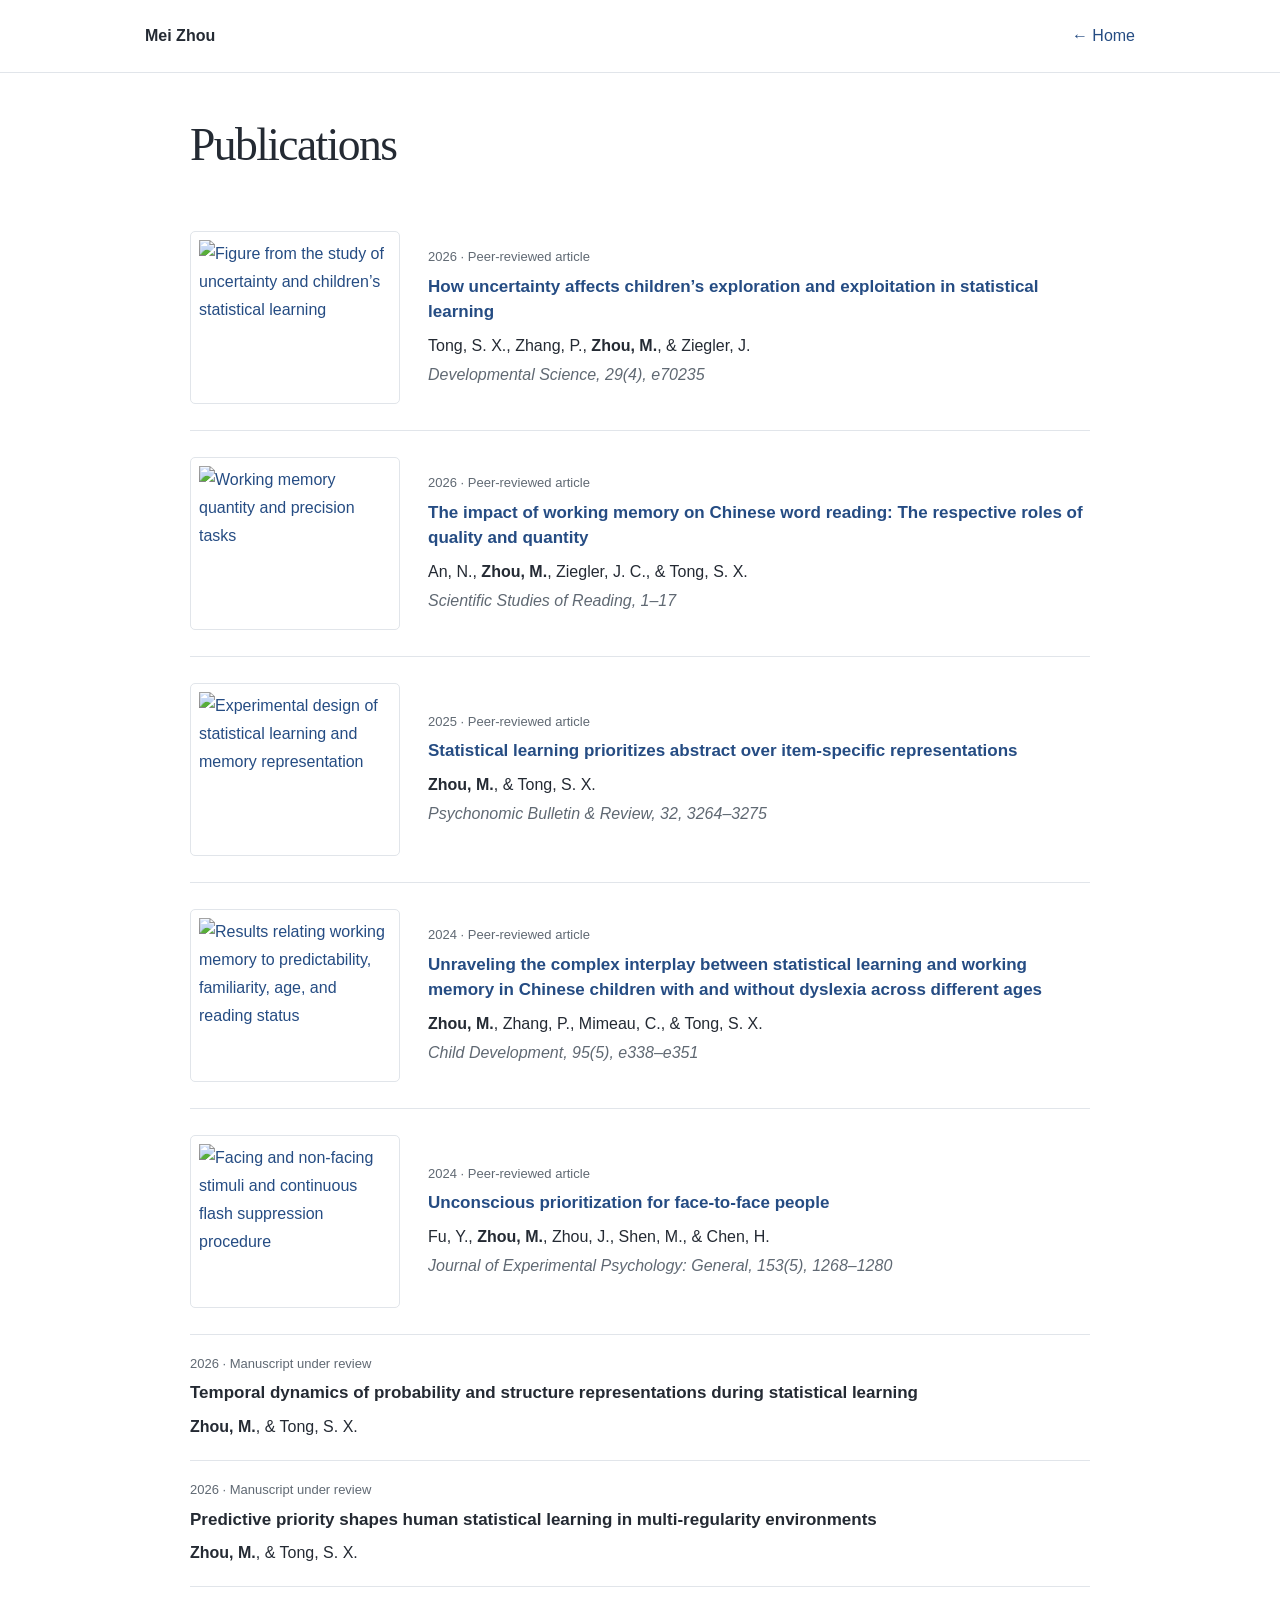
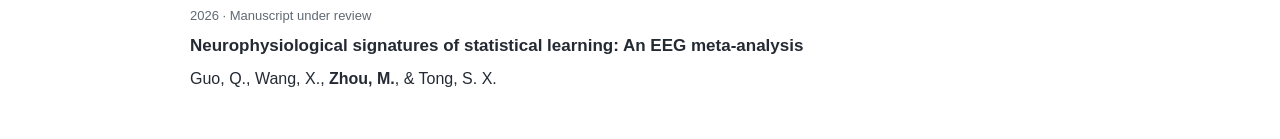
==== publications.html @ bace70be "Add files via upload" ====
<!doctype html><html lang="en"><head><meta charset="utf-8"><meta name="viewport" content="width=device-width,initial-scale=1"><title>Publications — Mei Zhou</title><meta name="description" content="Publications and manuscripts by Mei Zhou."><link rel="stylesheet" href="styles.css"></head><body><header class="site-header"><div class="header-inner container"><a class="brand" href="index.html">Mei Zhou</a><nav aria-label="Main navigation"><a href="index.html">← Home</a></nav></div></header><main class="container publications-page"><h1>Publications</h1><article class="record-item publication has-figure"><a class="publication-figure" href="assets/publication-devsci-2026.svg" target="_blank" rel="noopener" aria-label="View full figure: Figure from the study of uncertainty and children’s statistical learning"><img src="assets/publication-devsci-2026.svg" alt="Figure from the study of uncertainty and children’s statistical learning" loading="lazy"></a><div class="publication-copy"><p class="record-meta">2026 · Peer-reviewed article</p><h2 class="publication-heading"><a href="https://doi.org/10.1111/desc.70235" target="_blank" rel="noopener noreferrer">How uncertainty affects children’s exploration and exploitation in statistical learning</a></h2><p class="record-authors">Tong, S. X., Zhang, P., <strong>Zhou, M.</strong>, &amp; Ziegler, J.</p><p class="record-venue">Developmental Science, 29(4), e70235</p></div></article><article class="record-item publication has-figure"><a class="publication-figure" href="assets/publication-reading-2026.jpg" target="_blank" rel="noopener" aria-label="View full figure: Working memory quantity and precision tasks"><img src="assets/publication-reading-2026.jpg" alt="Working memory quantity and precision tasks" loading="lazy"></a><div class="publication-copy"><p class="record-meta">2026 · Peer-reviewed article</p><h2 class="publication-heading"><a href="https://doi.org/10.1080/10888438.2026.2659583" target="_blank" rel="noopener noreferrer">The impact of working memory on Chinese word reading: The respective roles of quality and quantity</a></h2><p class="record-authors">An, N., <strong>Zhou, M.</strong>, Ziegler, J. C., &amp; Tong, S. X.</p><p class="record-venue">Scientific Studies of Reading, 1–17</p></div></article><article class="record-item publication has-figure"><a class="publication-figure" href="assets/first-author-2025.svg" target="_blank" rel="noopener" aria-label="View full figure: Experimental design of statistical learning and memory representation"><img src="assets/first-author-2025.svg" alt="Experimental design of statistical learning and memory representation" loading="lazy"></a><div class="publication-copy"><p class="record-meta">2025 · Peer-reviewed article</p><h2 class="publication-heading"><a href="https://doi.org/10.3758/s13423-025-02757-8" target="_blank" rel="noopener noreferrer">Statistical learning prioritizes abstract over item-specific representations</a></h2><p class="record-authors"><strong>Zhou, M.</strong>, &amp; Tong, S. X.</p><p class="record-venue">Psychonomic Bulletin &amp; Review, 32, 3264–3275</p></div></article><article class="record-item publication has-figure"><a class="publication-figure" href="assets/first-author-2024.png" target="_blank" rel="noopener" aria-label="View full figure: Results relating working memory to predictability, familiarity, age, and reading status"><img src="assets/first-author-2024.png" alt="Results relating working memory to predictability, familiarity, age, and reading status" loading="lazy"></a><div class="publication-copy"><p class="record-meta">2024 · Peer-reviewed article</p><h2 class="publication-heading"><a href="https://doi.org/10.1111/cdev.14121" target="_blank" rel="noopener noreferrer">Unraveling the complex interplay between statistical learning and working memory in Chinese children with and without dyslexia across different ages</a></h2><p class="record-authors"><strong>Zhou, M.</strong>, Zhang, P., Mimeau, C., &amp; Tong, S. X.</p><p class="record-venue">Child Development, 95(5), e338–e351</p></div></article><article class="record-item publication has-figure"><a class="publication-figure" href="assets/publication-facing-2024.png" target="_blank" rel="noopener" aria-label="View full figure: Facing and non-facing stimuli and continuous flash suppression procedure"><img src="assets/publication-facing-2024.png" alt="Facing and non-facing stimuli and continuous flash suppression procedure" loading="lazy"></a><div class="publication-copy"><p class="record-meta">2024 · Peer-reviewed article</p><h2 class="publication-heading"><a href="https://doi.org/10.1037/xge0001556" target="_blank" rel="noopener noreferrer">Unconscious prioritization for face-to-face people</a></h2><p class="record-authors">Fu, Y., <strong>Zhou, M.</strong>, Zhou, J., Shen, M., &amp; Chen, H.</p><p class="record-venue">Journal of Experimental Psychology: General, 153(5), 1268–1280</p></div></article><article class="record-item publication"><p class="record-meta">2026 · Manuscript under review</p><h2 class="publication-heading">Temporal dynamics of probability and structure representations during statistical learning</h2><p class="record-authors"><strong>Zhou, M.</strong>, &amp; Tong, S. X.</p><p class="record-venue"></p></article><article class="record-item publication"><p class="record-meta">2026 · Manuscript under review</p><h2 class="publication-heading">Predictive priority shapes human statistical learning in multi-regularity environments</h2><p class="record-authors"><strong>Zhou, M.</strong>, &amp; Tong, S. X.</p><p class="record-venue"></p></article><article class="record-item publication"><p class="record-meta">2026 · Manuscript under review</p><h2 class="publication-heading">Neurophysiological signatures of statistical learning: An EEG meta-analysis</h2><p class="record-authors">Guo, Q., Wang, X., <strong>Zhou, M.</strong>, &amp; Tong, S. X.</p><p class="record-venue"></p></article></main></body></html>
---- styles.css ----
:root {
  --paper: #fff; --ink: #242a33; --muted: #606973; --blue: #254c83;
  --blue-hover: #163762; --line: #e1e5ea; --soft: #f5f7fa;
  --serif: Georgia, 'Times New Roman', serif;
  --sans: -apple-system, BlinkMacSystemFont, 'Segoe UI', Arial, sans-serif;
}
* { box-sizing: border-box; }
html { scroll-padding-top: 92px; }
body { margin: 0; background: var(--paper); color: var(--ink); font: 1rem/1.75 var(--sans); -webkit-font-smoothing: antialiased; }
a { color: var(--blue); text-decoration: none; }
a:hover { color: var(--blue-hover); }
button { font: inherit; }
a, button { touch-action: manipulation; -webkit-tap-highlight-color: transparent; }
:focus-visible { outline: 2px solid var(--blue); outline-offset: 5px; }
::selection { background: #dce8fb; }
[hidden] { display: none !important; }
.container { width: min(990px, calc(100% - 64px)); margin-inline: auto; }
.site-header { position: sticky; top: 0; z-index: 10; background: rgba(255,255,255,.98); border-bottom: 1px solid var(--line); }
.header-inner { min-height: 72px; display: flex; align-items: center; justify-content: space-between; gap: 24px; }
.brand { color: var(--ink); font-size: 1rem; font-weight: 600; white-space: nowrap; }
#site-nav { display: flex; align-items: center; gap: 22px; }
.nav-link { color: var(--muted); font-size: .875rem; padding-block: 12px; position: relative; }
.nav-link:hover, .nav-link[aria-current] { color: var(--blue); }
.nav-link[aria-current]::after { content: ''; position: absolute; bottom: 6px; left: 0; right: 0; height: 1px; background: var(--blue); }
.menu-toggle { display: none; }
.skip-link { position: fixed; top: -100px; left: 20px; padding: 10px 16px; background: var(--blue); color: white; z-index: 30; }
.skip-link:focus { top: 12px; }
.hero { display: grid; grid-template-columns: minmax(0, 1.28fr) minmax(0, 1fr); column-gap: 34px; align-items: center; padding: 57px 0 30px; }
h1 { font: 500 2.85rem/1.2 var(--serif); letter-spacing: -.035em; margin: 0 0 12px; }
.affiliation { font-size: .9375rem; color: var(--muted); margin: 0 0 22px; }
.bio p { margin: 0 0 16px; }
.bio p:last-child { margin-bottom: 0; }
.hero-actions { display: flex; flex-wrap: wrap; gap: 24px; margin-top: 18px; }
.text-link { font-size: .875rem; padding: 5px 0; border-bottom: 1px solid #c1cddd; }
.text-link:hover { border-color: var(--blue); }
.draft-note { grid-column: 1 / -1; margin: 23px 0 0; color: var(--muted); font-size: .75rem; }
.draft-note:empty { display: none; }
.research-network { width: 100%; margin: 0; }
.research-network svg { display: block; width: 100%; height: auto; overflow: visible; }
#network-edges line { stroke: #c9d3e2; stroke-width: 1.2; }
.network-node text { font-family: var(--sans); font-weight: 450; fill: #526078; stroke: white; stroke-width: 9px; stroke-linejoin: round; paint-order: stroke fill; }
.network-node.is-emphasized text { fill: var(--blue); font-weight: 600; }
.section { padding: 28px 0 32px; }
.section-heading { display: flex; align-items: center; gap: 22px; margin-bottom: 19px; }
.section-heading::after { content: ''; flex: 1; height: 1px; background: var(--line); }
h2 { margin: 0; font: 600 1.45rem/1.4 var(--sans); letter-spacing: -.025em; }
.section-intro { margin: 7px 0 0; color: var(--muted); }
.research-grid { display: grid; gap: 16px; }
.research-card { display: grid; grid-template-columns: 215px minmax(0, 1fr); gap: 22px; }
h3 { font: 600 1rem/1.65 var(--sans); margin: 0; }
.card-description { margin: 0; color: var(--muted); }
.empty-state p { margin: 0; color: var(--muted); font-size: .875rem; }
.record-item { padding: 18px 0; border-bottom: 1px solid var(--line); }
.record-item:first-child { padding-top: 0; }
.record-item:last-child { border-bottom: 0; padding-bottom: 0; }
.publication h3 { font-size: 1.0625rem; line-height: 1.5; }
.record-meta { font-size: .8125rem; color: var(--muted); margin: 0 0 5px; }
.record-authors { margin: 7px 0 1px; }
.record-venue { color: var(--muted); margin: 0; font-style: italic; }
.record-description { margin: 4px 0 0; color: var(--muted); }
.resource-links { display: flex; flex-wrap: wrap; gap: 20px; margin-top: 8px; }
.resource-links:empty { display: none; }
.resource-link { font-size: .875rem; padding: 4px 0; border-bottom: 1px solid #c1cddd; }
.cv-panel { display: grid; grid-template-columns: minmax(0, 1fr) minmax(0, 1fr); gap: 42px; }
.institution { margin: 3px 0 0; }
.education .record-description { font-size: .875rem; }
.cv-action .record-description { margin-top: 0; font-size: .875rem; }
.button { display: inline-flex; align-items: center; justify-content: center; min-height: 44px; padding: 5px 0; border-bottom: 1px solid #c1cddd; font-size: .875rem; }
.file-caption { color: var(--muted); font-size: .75rem; margin: 5px 0 0; }
.contact-placeholder { color: var(--muted); margin: 0; font-size: .875rem; }
.contact-links { display: flex; flex-wrap: wrap; align-items: baseline; gap: 15px 25px; }
.contact-email { overflow-wrap: anywhere; }
#contact { padding-bottom: 50px; }
.site-footer { border-top: 1px solid var(--line); }
.footer-inner { display: flex; justify-content: space-between; gap: 20px; padding-block: 22px; color: var(--muted); font-size: .75rem; }
.footer-inner p { margin: 0; }
.noscript-note { padding: 20px; background: var(--soft); }
@media (max-width: 860px) {
  #site-nav { gap: 15px; }
  .hero { column-gap: 20px; }
  .research-card { grid-template-columns: 185px minmax(0, 1fr); gap: 18px; }
}
@media (max-width: 780px) {
  html { scroll-padding-top: 86px; }
  .container { width: calc(100% - 40px); }
  .header-inner { min-height: 64px; }
  .menu-toggle { display: inline-flex; align-items: center; gap: 12px; padding: 8px 0 8px 12px; min-height: 44px; border: 0; background: transparent; color: var(--ink); cursor: pointer; font-size: .875rem; }
  .menu-toggle span { font-size: 1.3rem; }
  #site-nav { display: none; position: absolute; top: 100%; left: 0; right: 0; padding: 10px 20px 18px; background: white; border-bottom: 1px solid var(--line); }
  #site-nav.is-open { display: grid; grid-template-columns: 1fr 1fr; gap: 0 20px; }
  .nav-link { font-size: 1rem; padding: 11px 0; }
  .hero { grid-template-columns: 1fr; padding-top: 36px; }
  h1 { font-size: 2.45rem; }
  .affiliation { margin-bottom: 18px; }
  .research-network { max-width: 440px; margin: 28px auto 0; }
  .draft-note { margin-top: 10px; }
  .section { padding: 24px 0; }
  .research-card { grid-template-columns: 1fr; gap: 2px; }
  .research-grid { gap: 20px; }
  .cv-panel { grid-template-columns: 1fr; gap: 23px; }
  .section-heading { gap: 16px; }
  #contact { padding-bottom: 34px; }
}
@media (prefers-reduced-motion: reduce) {
  *, *::before, *::after { scroll-behavior: auto !important; animation: none !important; transition: none !important; }
}
@media print {
  .site-header, .hero-actions, .draft-note, .site-footer, .cv-action .button, .file-caption { display: none; }
  .container { width: 100%; }
  .hero { padding-top: 0; }
  .section { padding: 18px 0; }
  .research-card, .record-item { break-inside: avoid; }
}

.paper-story { max-width: 860px; padding-top: 48px; padding-bottom: 50px; }
.paper-story h1 { font-size: clamp(2.1rem, 5vw, 3.3rem); max-width: 760px; }
.story-lead { font-size: 1.2rem; color: var(--muted); margin: 22px 0 36px; }
.story-copy { max-width: 700px; }
.story-copy section { margin: 26px 0; }
.story-copy h2, .paper-reference h2 { font-size: 1.2rem; }
.story-copy p { margin-top: 8px; }
.paper-figure { margin: 36px 0; }
.paper-figure img { display: block; width: 100%; height: auto; border: 1px solid var(--line); }
.paper-figure figcaption { font-size: .8rem; color: var(--muted); line-height: 1.6; margin-top: 12px; }
.paper-reference { border-top: 1px solid var(--line); margin-top: 36px; padding: 25px 0; }
@media(max-width: 780px) { .paper-story { padding-top: 28px; } }

/* Research map and academic timeline */
.hero { grid-template-columns: minmax(0,1.15fr) minmax(0,1fr); gap: 40px; }
.research-network { background: radial-gradient(ellipse at center, #f0f5fb 0%, #fff 70%); }
#network-edges line { stroke: #bacce0; stroke-width: 1; stroke-dasharray: 3 5; opacity: .65; }
.network-node text { stroke-width: 7px; fill: #70829a; }
.network-node.is-emphasized text { fill: #254c83; font-weight: 600; }
.publication-title:hover { text-decoration: underline; text-underline-offset: 4px; }
.timeline-list { list-style: none; margin: 4px 0 0 8px; padding: 0 0 0 27px; border-left: 1px solid #cad6e5; }
.timeline-entry { position: relative; padding: 0 0 28px; }
.timeline-entry:last-child { padding-bottom: 0; }
.timeline-entry::before { content: ''; position: absolute; left: -32px; top: 9px; width: 9px; height: 9px; border-radius: 50%; background: #254c83; box-shadow: 0 0 0 5px white; }
.timeline-date { color: #70829a; font-size: .85rem; margin: 0 0 3px; font-variant-numeric: tabular-nums; }
@media(max-width:780px) { .hero { grid-template-columns: 1fr; gap: 0; } .research-network { max-width: 400px; } }

.publications-page { padding-block: 45px; max-width: 900px; }
.publications-page h1 { margin-bottom: 32px; }
.publication-heading { font-size: 1.0625rem; line-height: 1.5; letter-spacing: normal; }

.publication.has-figure { display: grid; grid-template-columns: 210px minmax(0, 1fr); gap: 28px; align-items: center; padding-block: 26px; }
.publication-figure { display: block; background: white; border: 1px solid var(--line); border-radius: 5px; padding: 8px; }
.publication-figure img { display: block; width: 100%; height: 155px; object-fit: contain; }
.publication-figure:hover { border-color: #8aa3c5; }
@media(max-width:600px) { .publication.has-figure { grid-template-columns: 1fr; gap: 16px; } .publication-figure { max-width: 280px; } .publication-figure img { height: 180px; } }

.profile-portrait { display: block; width: 156px; height: 156px; object-fit: cover; border-radius: 12px; margin: 0 0 24px; }
@media(max-width:780px) { .profile-portrait { width: 132px; height: 132px; margin-bottom: 20px; } }
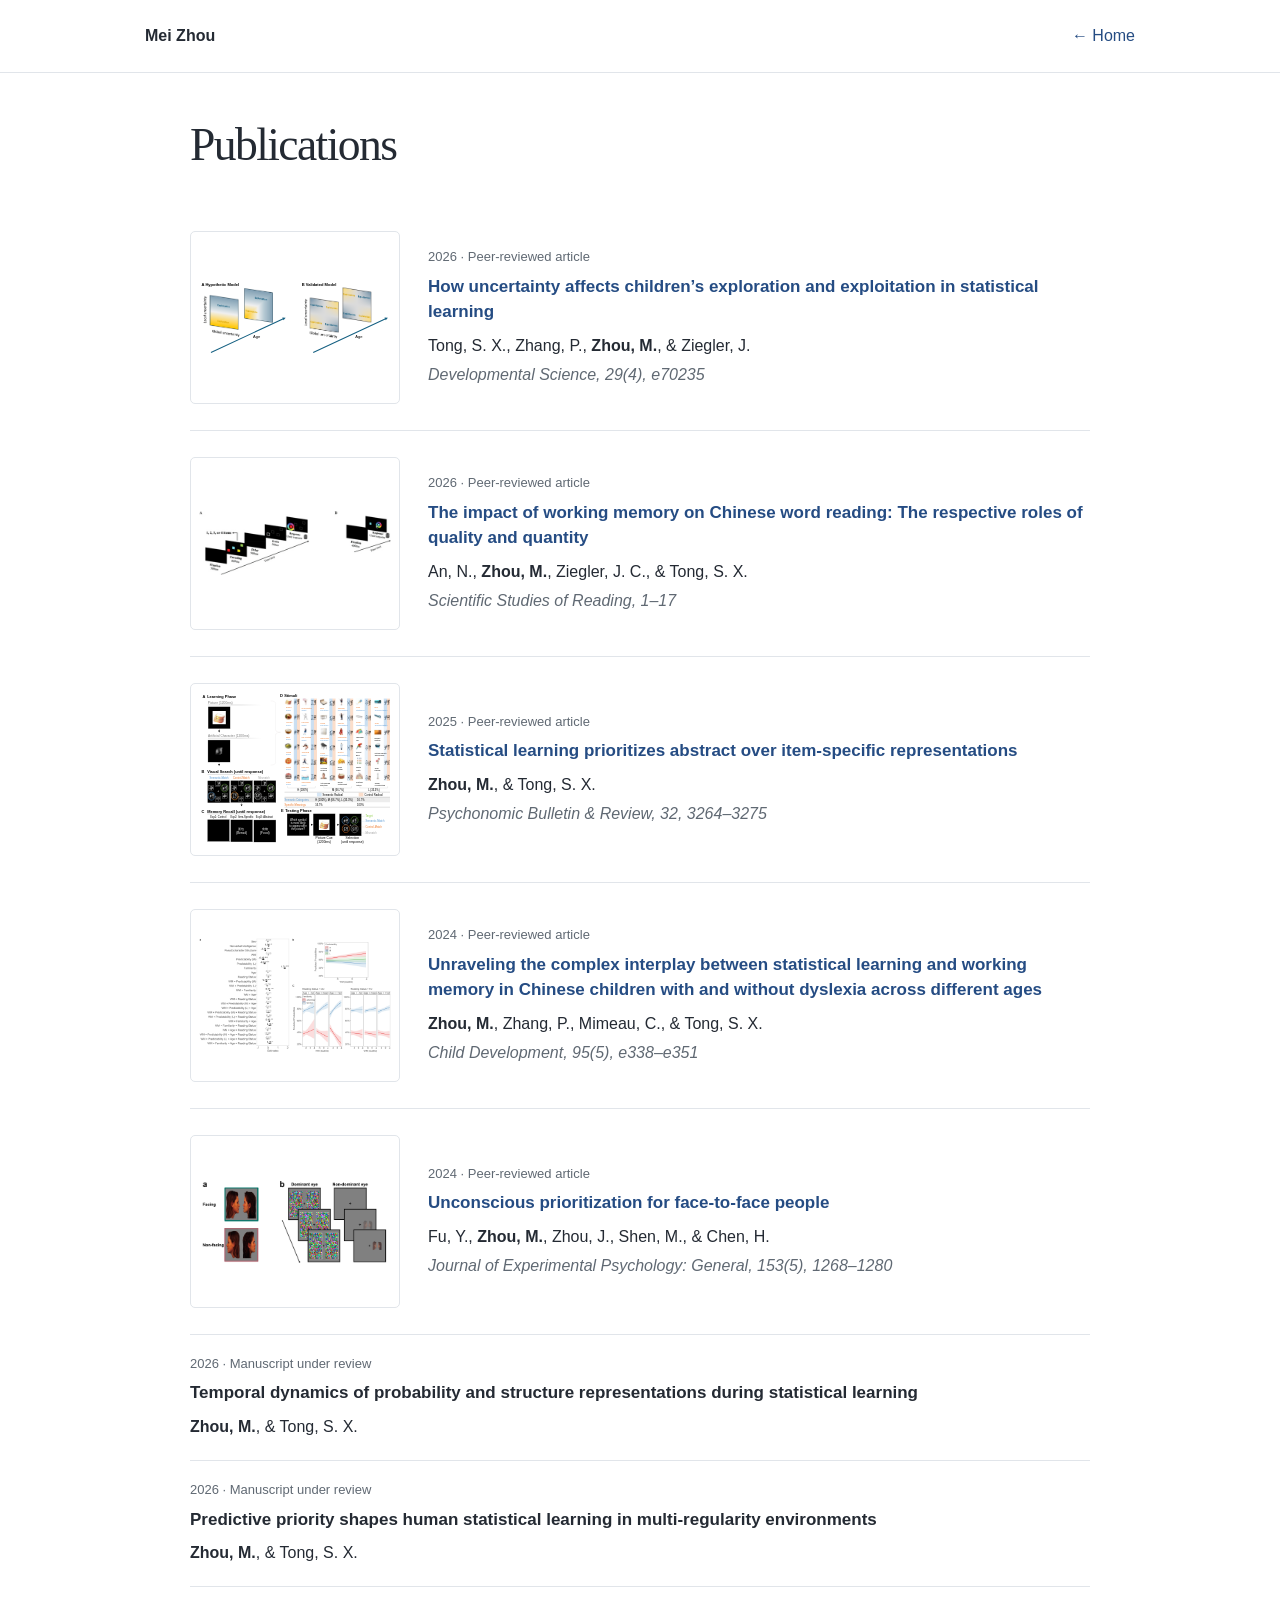
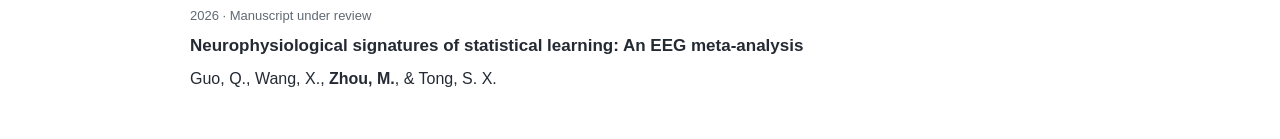
==== commit 6919884f: "Update publications.html" ====
--- a/publications.html
+++ b/publications.html
@@ -1 +1 @@
-<!doctype html><html lang="en"><head><meta charset="utf-8"><meta name="viewport" content="width=device-width,initial-scale=1"><title>Publications — Mei Zhou</title><meta name="description" content="Publications and manuscripts by Mei Zhou."><link rel="stylesheet" href="styles.css"></head><body><header class="site-header"><div class="header-inner container"><a class="brand" href="index.html">Mei Zhou</a><nav aria-label="Main navigation"><a href="index.html">← Home</a></nav></div></header><main class="container publications-page"><h1>Publications</h1><article class="record-item publication has-figure"><a class="publication-figure" href="assets/publication-devsci-2026.svg" target="_blank" rel="noopener" aria-label="View full figure: Figure from the study of uncertainty and children’s statistical learning"><img src="assets/publication-devsci-2026.svg" alt="Figure from the study of uncertainty and children’s statistical learning" loading="lazy"></a><div class="publication-copy"><p class="record-meta">2026 · Peer-reviewed article</p><h2 class="publication-heading"><a href="https://doi.org/10.1111/desc.70235" target="_blank" rel="noopener noreferrer">How uncertainty affects children’s exploration and exploitation in statistical learning</a></h2><p class="record-authors">Tong, S. X., Zhang, P., <strong>Zhou, M.</strong>, &amp; Ziegler, J.</p><p class="record-venue">Developmental Science, 29(4), e70235</p></div></article><article class="record-item publication has-figure"><a class="publication-figure" href="assets/publication-reading-2026.jpg" target="_blank" rel="noopener" aria-label="View full figure: Working memory quantity and precision tasks"><img src="assets/publication-reading-2026.jpg" alt="Working memory quantity and precision tasks" loading="lazy"></a><div class="publication-copy"><p class="record-meta">2026 · Peer-reviewed article</p><h2 class="publication-heading"><a href="https://doi.org/10.1080/10888438.2026.2659583" target="_blank" rel="noopener noreferrer">The impact of working memory on Chinese word reading: The respective roles of quality and quantity</a></h2><p class="record-authors">An, N., <strong>Zhou, M.</strong>, Ziegler, J. C., &amp; Tong, S. X.</p><p class="record-venue">Scientific Studies of Reading, 1–17</p></div></article><article class="record-item publication has-figure"><a class="publication-figure" href="assets/first-author-2025.svg" target="_blank" rel="noopener" aria-label="View full figure: Experimental design of statistical learning and memory representation"><img src="assets/first-author-2025.svg" alt="Experimental design of statistical learning and memory representation" loading="lazy"></a><div class="publication-copy"><p class="record-meta">2025 · Peer-reviewed article</p><h2 class="publication-heading"><a href="https://doi.org/10.3758/s13423-025-02757-8" target="_blank" rel="noopener noreferrer">Statistical learning prioritizes abstract over item-specific representations</a></h2><p class="record-authors"><strong>Zhou, M.</strong>, &amp; Tong, S. X.</p><p class="record-venue">Psychonomic Bulletin &amp; Review, 32, 3264–3275</p></div></article><article class="record-item publication has-figure"><a class="publication-figure" href="assets/first-author-2024.png" target="_blank" rel="noopener" aria-label="View full figure: Results relating working memory to predictability, familiarity, age, and reading status"><img src="assets/first-author-2024.png" alt="Results relating working memory to predictability, familiarity, age, and reading status" loading="lazy"></a><div class="publication-copy"><p class="record-meta">2024 · Peer-reviewed article</p><h2 class="publication-heading"><a href="https://doi.org/10.1111/cdev.14121" target="_blank" rel="noopener noreferrer">Unraveling the complex interplay between statistical learning and working memory in Chinese children with and without dyslexia across different ages</a></h2><p class="record-authors"><strong>Zhou, M.</strong>, Zhang, P., Mimeau, C., &amp; Tong, S. X.</p><p class="record-venue">Child Development, 95(5), e338–e351</p></div></article><article class="record-item publication has-figure"><a class="publication-figure" href="assets/publication-facing-2024.png" target="_blank" rel="noopener" aria-label="View full figure: Facing and non-facing stimuli and continuous flash suppression procedure"><img src="assets/publication-facing-2024.png" alt="Facing and non-facing stimuli and continuous flash suppression procedure" loading="lazy"></a><div class="publication-copy"><p class="record-meta">2024 · Peer-reviewed article</p><h2 class="publication-heading"><a href="https://doi.org/10.1037/xge0001556" target="_blank" rel="noopener noreferrer">Unconscious prioritization for face-to-face people</a></h2><p class="record-authors">Fu, Y., <strong>Zhou, M.</strong>, Zhou, J., Shen, M., &amp; Chen, H.</p><p class="record-venue">Journal of Experimental Psychology: General, 153(5), 1268–1280</p></div></article><article class="record-item publication"><p class="record-meta">2026 · Manuscript under review</p><h2 class="publication-heading">Temporal dynamics of probability and structure representations during statistical learning</h2><p class="record-authors"><strong>Zhou, M.</strong>, &amp; Tong, S. X.</p><p class="record-venue"></p></article><article class="record-item publication"><p class="record-meta">2026 · Manuscript under review</p><h2 class="publication-heading">Predictive priority shapes human statistical learning in multi-regularity environments</h2><p class="record-authors"><strong>Zhou, M.</strong>, &amp; Tong, S. X.</p><p class="record-venue"></p></article><article class="record-item publication"><p class="record-meta">2026 · Manuscript under review</p><h2 class="publication-heading">Neurophysiological signatures of statistical learning: An EEG meta-analysis</h2><p class="record-authors">Guo, Q., Wang, X., <strong>Zhou, M.</strong>, &amp; Tong, S. X.</p><p class="record-venue"></p></article></main></body></html>+<!doctype html><html lang="en"><head><meta charset="utf-8"><meta name="viewport" content="width=device-width,initial-scale=1"><title>Publications — Mei Zhou</title><meta name="description" content="Publications and manuscripts by Mei Zhou."><link rel="stylesheet" href="styles.css"><link rel="icon" type="image/svg+xml" href="data:image/svg+xml,%3Csvg xmlns='http://www.w3.org/2000/svg' viewBox='0 0 40 40'%3E%3Crect width='40' height='40' rx='8' fill='%23ffffff'/%3E%3Ctext x='20' y='28' text-anchor='middle' font-family='Arial,Helvetica,sans-serif' font-size='24' font-weight='700' letter-spacing='-1' fill='%23182334'%3EMZ%3C/text%3E%3C/svg%3E"></head><body><header class="site-header"><div class="header-inner container"><a class="brand" href="index.html">Mei Zhou</a><nav aria-label="Main navigation"><a href="index.html">← Home</a></nav></div></header><main class="container publications-page"><h1>Publications</h1><article class="record-item publication has-figure"><a class="publication-figure" href="assets/publication-devsci-2026.svg" target="_blank" rel="noopener" aria-label="View full figure: Figure from the study of uncertainty and children’s statistical learning"><img src="assets/publication-devsci-2026.svg" alt="Figure from the study of uncertainty and children’s statistical learning" loading="lazy"></a><div class="publication-copy"><p class="record-meta">2026 · Peer-reviewed article</p><h2 class="publication-heading"><a href="https://doi.org/10.1111/desc.70235" target="_blank" rel="noopener noreferrer">How uncertainty affects children’s exploration and exploitation in statistical learning</a></h2><p class="record-authors">Tong, S. X., Zhang, P., <strong>Zhou, M.</strong>, &amp; Ziegler, J.</p><p class="record-venue">Developmental Science, 29(4), e70235</p></div></article><article class="record-item publication has-figure"><a class="publication-figure" href="assets/publication-reading-2026.jpg" target="_blank" rel="noopener" aria-label="View full figure: Working memory quantity and precision tasks"><img src="assets/publication-reading-2026.jpg" alt="Working memory quantity and precision tasks" loading="lazy"></a><div class="publication-copy"><p class="record-meta">2026 · Peer-reviewed article</p><h2 class="publication-heading"><a href="https://doi.org/10.1080/10888438.2026.2659583" target="_blank" rel="noopener noreferrer">The impact of working memory on Chinese word reading: The respective roles of quality and quantity</a></h2><p class="record-authors">An, N., <strong>Zhou, M.</strong>, Ziegler, J. C., &amp; Tong, S. X.</p><p class="record-venue">Scientific Studies of Reading, 1–17</p></div></article><article class="record-item publication has-figure"><a class="publication-figure" href="assets/first-author-2025.svg" target="_blank" rel="noopener" aria-label="View full figure: Experimental design of statistical learning and memory representation"><img src="assets/first-author-2025.svg" alt="Experimental design of statistical learning and memory representation" loading="lazy"></a><div class="publication-copy"><p class="record-meta">2025 · Peer-reviewed article</p><h2 class="publication-heading"><a href="https://doi.org/10.3758/s13423-025-02757-8" target="_blank" rel="noopener noreferrer">Statistical learning prioritizes abstract over item-specific representations</a></h2><p class="record-authors"><strong>Zhou, M.</strong>, &amp; Tong, S. X.</p><p class="record-venue">Psychonomic Bulletin &amp; Review, 32, 3264–3275</p></div></article><article class="record-item publication has-figure"><a class="publication-figure" href="assets/first-author-2024.png" target="_blank" rel="noopener" aria-label="View full figure: Results relating working memory to predictability, familiarity, age, and reading status"><img src="assets/first-author-2024.png" alt="Results relating working memory to predictability, familiarity, age, and reading status" loading="lazy"></a><div class="publication-copy"><p class="record-meta">2024 · Peer-reviewed article</p><h2 class="publication-heading"><a href="https://doi.org/10.1111/cdev.14121" target="_blank" rel="noopener noreferrer">Unraveling the complex interplay between statistical learning and working memory in Chinese children with and without dyslexia across different ages</a></h2><p class="record-authors"><strong>Zhou, M.</strong>, Zhang, P., Mimeau, C., &amp; Tong, S. X.</p><p class="record-venue">Child Development, 95(5), e338–e351</p></div></article><article class="record-item publication has-figure"><a class="publication-figure" href="assets/publication-facing-2024.png" target="_blank" rel="noopener" aria-label="View full figure: Facing and non-facing stimuli and continuous flash suppression procedure"><img src="assets/publication-facing-2024.png" alt="Facing and non-facing stimuli and continuous flash suppression procedure" loading="lazy"></a><div class="publication-copy"><p class="record-meta">2024 · Peer-reviewed article</p><h2 class="publication-heading"><a href="https://doi.org/10.1037/xge0001556" target="_blank" rel="noopener noreferrer">Unconscious prioritization for face-to-face people</a></h2><p class="record-authors">Fu, Y., <strong>Zhou, M.</strong>, Zhou, J., Shen, M., &amp; Chen, H.</p><p class="record-venue">Journal of Experimental Psychology: General, 153(5), 1268–1280</p></div></article><article class="record-item publication"><p class="record-meta">2026 · Manuscript under review</p><h2 class="publication-heading">Temporal dynamics of probability and structure representations during statistical learning</h2><p class="record-authors"><strong>Zhou, M.</strong>, &amp; Tong, S. X.</p><p class="record-venue"></p></article><article class="record-item publication"><p class="record-meta">2026 · Manuscript under review</p><h2 class="publication-heading">Predictive priority shapes human statistical learning in multi-regularity environments</h2><p class="record-authors"><strong>Zhou, M.</strong>, &amp; Tong, S. X.</p><p class="record-venue"></p></article><article class="record-item publication"><p class="record-meta">2026 · Manuscript under review</p><h2 class="publication-heading">Neurophysiological signatures of statistical learning: An EEG meta-analysis</h2><p class="record-authors">Guo, Q., Wang, X., <strong>Zhou, M.</strong>, &amp; Tong, S. X.</p><p class="record-venue"></p></article></main></body></html>
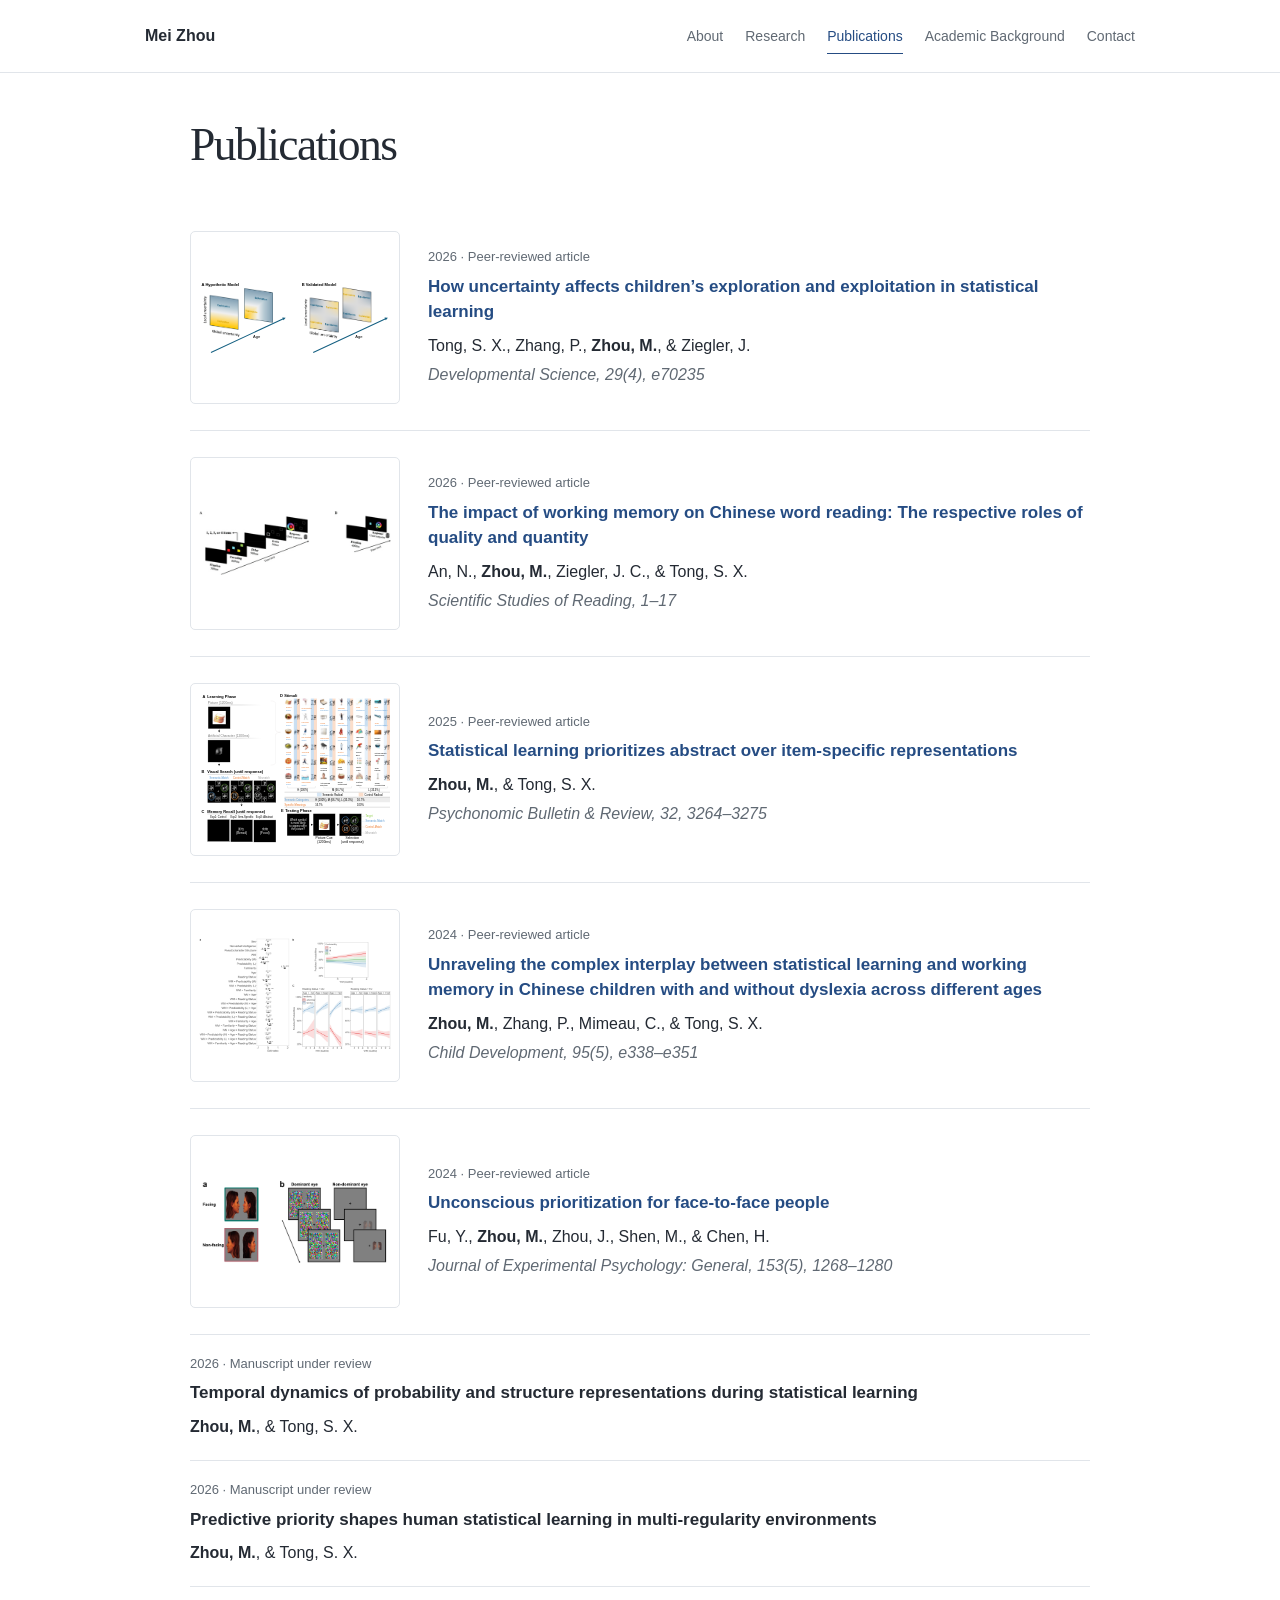
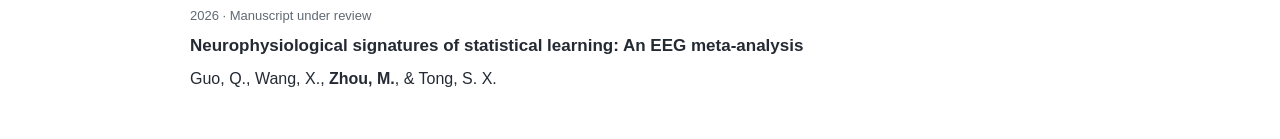
==== commit 44f38bbd: "Update publications.html with new content" ====
--- a/publications.html
+++ b/publications.html
@@ -1 +1 @@
-<!doctype html><html lang="en"><head><meta charset="utf-8"><meta name="viewport" content="width=device-width,initial-scale=1"><title>Publications — Mei Zhou</title><meta name="description" content="Publications and manuscripts by Mei Zhou."><link rel="stylesheet" href="styles.css"><link rel="icon" type="image/svg+xml" href="data:image/svg+xml,%3Csvg xmlns='http://www.w3.org/2000/svg' viewBox='0 0 40 40'%3E%3Crect width='40' height='40' rx='8' fill='%23ffffff'/%3E%3Ctext x='20' y='28' text-anchor='middle' font-family='Arial,Helvetica,sans-serif' font-size='24' font-weight='700' letter-spacing='-1' fill='%23182334'%3EMZ%3C/text%3E%3C/svg%3E"></head><body><header class="site-header"><div class="header-inner container"><a class="brand" href="index.html">Mei Zhou</a><nav aria-label="Main navigation"><a href="index.html">← Home</a></nav></div></header><main class="container publications-page"><h1>Publications</h1><article class="record-item publication has-figure"><a class="publication-figure" href="assets/publication-devsci-2026.svg" target="_blank" rel="noopener" aria-label="View full figure: Figure from the study of uncertainty and children’s statistical learning"><img src="assets/publication-devsci-2026.svg" alt="Figure from the study of uncertainty and children’s statistical learning" loading="lazy"></a><div class="publication-copy"><p class="record-meta">2026 · Peer-reviewed article</p><h2 class="publication-heading"><a href="https://doi.org/10.1111/desc.70235" target="_blank" rel="noopener noreferrer">How uncertainty affects children’s exploration and exploitation in statistical learning</a></h2><p class="record-authors">Tong, S. X., Zhang, P., <strong>Zhou, M.</strong>, &amp; Ziegler, J.</p><p class="record-venue">Developmental Science, 29(4), e70235</p></div></article><article class="record-item publication has-figure"><a class="publication-figure" href="assets/publication-reading-2026.jpg" target="_blank" rel="noopener" aria-label="View full figure: Working memory quantity and precision tasks"><img src="assets/publication-reading-2026.jpg" alt="Working memory quantity and precision tasks" loading="lazy"></a><div class="publication-copy"><p class="record-meta">2026 · Peer-reviewed article</p><h2 class="publication-heading"><a href="https://doi.org/10.1080/10888438.2026.2659583" target="_blank" rel="noopener noreferrer">The impact of working memory on Chinese word reading: The respective roles of quality and quantity</a></h2><p class="record-authors">An, N., <strong>Zhou, M.</strong>, Ziegler, J. C., &amp; Tong, S. X.</p><p class="record-venue">Scientific Studies of Reading, 1–17</p></div></article><article class="record-item publication has-figure"><a class="publication-figure" href="assets/first-author-2025.svg" target="_blank" rel="noopener" aria-label="View full figure: Experimental design of statistical learning and memory representation"><img src="assets/first-author-2025.svg" alt="Experimental design of statistical learning and memory representation" loading="lazy"></a><div class="publication-copy"><p class="record-meta">2025 · Peer-reviewed article</p><h2 class="publication-heading"><a href="https://doi.org/10.3758/s13423-025-02757-8" target="_blank" rel="noopener noreferrer">Statistical learning prioritizes abstract over item-specific representations</a></h2><p class="record-authors"><strong>Zhou, M.</strong>, &amp; Tong, S. X.</p><p class="record-venue">Psychonomic Bulletin &amp; Review, 32, 3264–3275</p></div></article><article class="record-item publication has-figure"><a class="publication-figure" href="assets/first-author-2024.png" target="_blank" rel="noopener" aria-label="View full figure: Results relating working memory to predictability, familiarity, age, and reading status"><img src="assets/first-author-2024.png" alt="Results relating working memory to predictability, familiarity, age, and reading status" loading="lazy"></a><div class="publication-copy"><p class="record-meta">2024 · Peer-reviewed article</p><h2 class="publication-heading"><a href="https://doi.org/10.1111/cdev.14121" target="_blank" rel="noopener noreferrer">Unraveling the complex interplay between statistical learning and working memory in Chinese children with and without dyslexia across different ages</a></h2><p class="record-authors"><strong>Zhou, M.</strong>, Zhang, P., Mimeau, C., &amp; Tong, S. X.</p><p class="record-venue">Child Development, 95(5), e338–e351</p></div></article><article class="record-item publication has-figure"><a class="publication-figure" href="assets/publication-facing-2024.png" target="_blank" rel="noopener" aria-label="View full figure: Facing and non-facing stimuli and continuous flash suppression procedure"><img src="assets/publication-facing-2024.png" alt="Facing and non-facing stimuli and continuous flash suppression procedure" loading="lazy"></a><div class="publication-copy"><p class="record-meta">2024 · Peer-reviewed article</p><h2 class="publication-heading"><a href="https://doi.org/10.1037/xge0001556" target="_blank" rel="noopener noreferrer">Unconscious prioritization for face-to-face people</a></h2><p class="record-authors">Fu, Y., <strong>Zhou, M.</strong>, Zhou, J., Shen, M., &amp; Chen, H.</p><p class="record-venue">Journal of Experimental Psychology: General, 153(5), 1268–1280</p></div></article><article class="record-item publication"><p class="record-meta">2026 · Manuscript under review</p><h2 class="publication-heading">Temporal dynamics of probability and structure representations during statistical learning</h2><p class="record-authors"><strong>Zhou, M.</strong>, &amp; Tong, S. X.</p><p class="record-venue"></p></article><article class="record-item publication"><p class="record-meta">2026 · Manuscript under review</p><h2 class="publication-heading">Predictive priority shapes human statistical learning in multi-regularity environments</h2><p class="record-authors"><strong>Zhou, M.</strong>, &amp; Tong, S. X.</p><p class="record-venue"></p></article><article class="record-item publication"><p class="record-meta">2026 · Manuscript under review</p><h2 class="publication-heading">Neurophysiological signatures of statistical learning: An EEG meta-analysis</h2><p class="record-authors">Guo, Q., Wang, X., <strong>Zhou, M.</strong>, &amp; Tong, S. X.</p><p class="record-venue"></p></article></main></body></html>
+<!doctype html><html lang="en"><head><meta charset="utf-8"><meta name="viewport" content="width=device-width,initial-scale=1"><title>Publications — Mei Zhou</title><meta name="description" content="Publications and manuscripts by Mei Zhou."><link rel="stylesheet" href="styles.css"><link rel="icon" type="image/svg+xml" href="data:image/svg+xml,%3Csvg xmlns='http://www.w3.org/2000/svg' viewBox='0 0 40 40'%3E%3Crect width='40' height='40' rx='8' fill='%23ffffff'/%3E%3Ctext x='20' y='28' text-anchor='middle' font-family='Arial,Helvetica,sans-serif' font-size='24' font-weight='700' letter-spacing='-1' fill='%23182334'%3EMZ%3C/text%3E%3C/svg%3E"></head><body><header class="site-header"><div class="header-inner container"><a class="brand" href="index.html">Mei Zhou</a><button class="menu-toggle" type="button" aria-expanded="false" aria-controls="site-nav">Menu<span aria-hidden="true">+</span></button><nav id="site-nav" aria-label="Main navigation"><a class="nav-link" href="index.html#home">About</a><a class="nav-link" href="index.html#research">Research</a><a class="nav-link" href="publications.html" aria-current="page">Publications</a><a class="nav-link" href="index.html#timeline">Academic Background</a><a class="nav-link" href="index.html#contact">Contact</a></nav></div></header><main class="container publications-page"><h1>Publications</h1><article class="record-item publication has-figure"><a class="publication-figure" href="assets/publication-devsci-2026.svg" target="_blank" rel="noopener" aria-label="View full figure: Figure from the study of uncertainty and children’s statistical learning"><img src="assets/publication-devsci-2026.svg" alt="Figure from the study of uncertainty and children’s statistical learning" loading="lazy"></a><div class="publication-copy"><p class="record-meta">2026 · Peer-reviewed article</p><h2 class="publication-heading"><a href="https://doi.org/10.1111/desc.70235" target="_blank" rel="noopener noreferrer">How uncertainty affects children’s exploration and exploitation in statistical learning</a></h2><p class="record-authors">Tong, S. X., Zhang, P., <strong>Zhou, M.</strong>, &amp; Ziegler, J.</p><p class="record-venue">Developmental Science, 29(4), e70235</p></div></article><article class="record-item publication has-figure"><a class="publication-figure" href="assets/publication-reading-2026.jpg" target="_blank" rel="noopener" aria-label="View full figure: Working memory quantity and precision tasks"><img src="assets/publication-reading-2026.jpg" alt="Working memory quantity and precision tasks" loading="lazy"></a><div class="publication-copy"><p class="record-meta">2026 · Peer-reviewed article</p><h2 class="publication-heading"><a href="https://doi.org/10.1080/10888438.2026.2659583" target="_blank" rel="noopener noreferrer">The impact of working memory on Chinese word reading: The respective roles of quality and quantity</a></h2><p class="record-authors">An, N., <strong>Zhou, M.</strong>, Ziegler, J. C., &amp; Tong, S. X.</p><p class="record-venue">Scientific Studies of Reading, 1–17</p></div></article><article class="record-item publication has-figure"><a class="publication-figure" href="assets/first-author-2025.svg" target="_blank" rel="noopener" aria-label="View full figure: Experimental design of statistical learning and memory representation"><img src="assets/first-author-2025.svg" alt="Experimental design of statistical learning and memory representation" loading="lazy"></a><div class="publication-copy"><p class="record-meta">2025 · Peer-reviewed article</p><h2 class="publication-heading"><a href="https://doi.org/10.3758/s13423-025-02757-8" target="_blank" rel="noopener noreferrer">Statistical learning prioritizes abstract over item-specific representations</a></h2><p class="record-authors"><strong>Zhou, M.</strong>, &amp; Tong, S. X.</p><p class="record-venue">Psychonomic Bulletin &amp; Review, 32, 3264–3275</p></div></article><article class="record-item publication has-figure"><a class="publication-figure" href="assets/first-author-2024.png" target="_blank" rel="noopener" aria-label="View full figure: Results relating working memory to predictability, familiarity, age, and reading status"><img src="assets/first-author-2024.png" alt="Results relating working memory to predictability, familiarity, age, and reading status" loading="lazy"></a><div class="publication-copy"><p class="record-meta">2024 · Peer-reviewed article</p><h2 class="publication-heading"><a href="https://doi.org/10.1111/cdev.14121" target="_blank" rel="noopener noreferrer">Unraveling the complex interplay between statistical learning and working memory in Chinese children with and without dyslexia across different ages</a></h2><p class="record-authors"><strong>Zhou, M.</strong>, Zhang, P., Mimeau, C., &amp; Tong, S. X.</p><p class="record-venue">Child Development, 95(5), e338–e351</p></div></article><article class="record-item publication has-figure"><a class="publication-figure" href="assets/publication-facing-2024.png" target="_blank" rel="noopener" aria-label="View full figure: Facing and non-facing stimuli and continuous flash suppression procedure"><img src="assets/publication-facing-2024.png" alt="Facing and non-facing stimuli and continuous flash suppression procedure" loading="lazy"></a><div class="publication-copy"><p class="record-meta">2024 · Peer-reviewed article</p><h2 class="publication-heading"><a href="https://doi.org/10.1037/xge0001556" target="_blank" rel="noopener noreferrer">Unconscious prioritization for face-to-face people</a></h2><p class="record-authors">Fu, Y., <strong>Zhou, M.</strong>, Zhou, J., Shen, M., &amp; Chen, H.</p><p class="record-venue">Journal of Experimental Psychology: General, 153(5), 1268–1280</p></div></article><article class="record-item publication"><p class="record-meta">2026 · Manuscript under review</p><h2 class="publication-heading">Temporal dynamics of probability and structure representations during statistical learning</h2><p class="record-authors"><strong>Zhou, M.</strong>, &amp; Tong, S. X.</p><p class="record-venue"></p></article><article class="record-item publication"><p class="record-meta">2026 · Manuscript under review</p><h2 class="publication-heading">Predictive priority shapes human statistical learning in multi-regularity environments</h2><p class="record-authors"><strong>Zhou, M.</strong>, &amp; Tong, S. X.</p><p class="record-venue"></p></article><article class="record-item publication"><p class="record-meta">2026 · Manuscript under review</p><h2 class="publication-heading">Neurophysiological signatures of statistical learning: An EEG meta-analysis</h2><p class="record-authors">Guo, Q., Wang, X., <strong>Zhou, M.</strong>, &amp; Tong, S. X.</p><p class="record-venue"></p></article></main></body></html>
